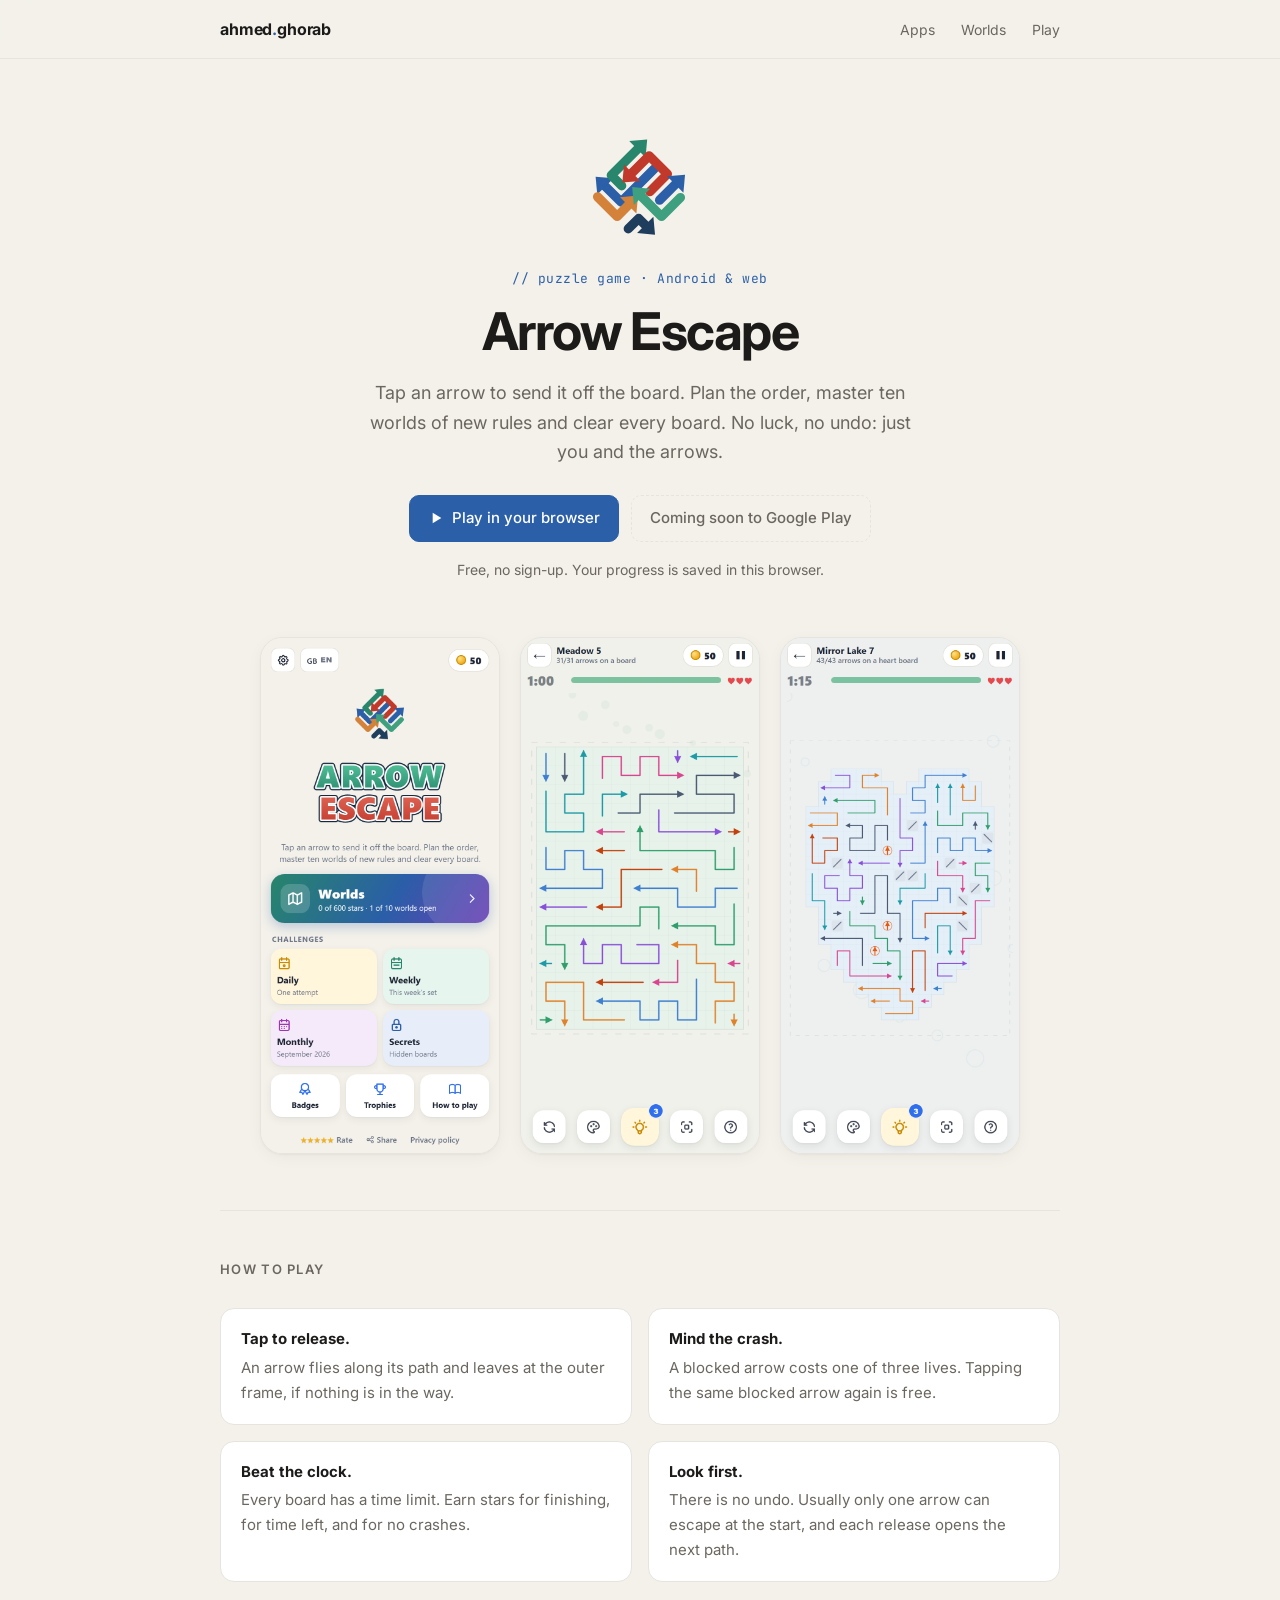
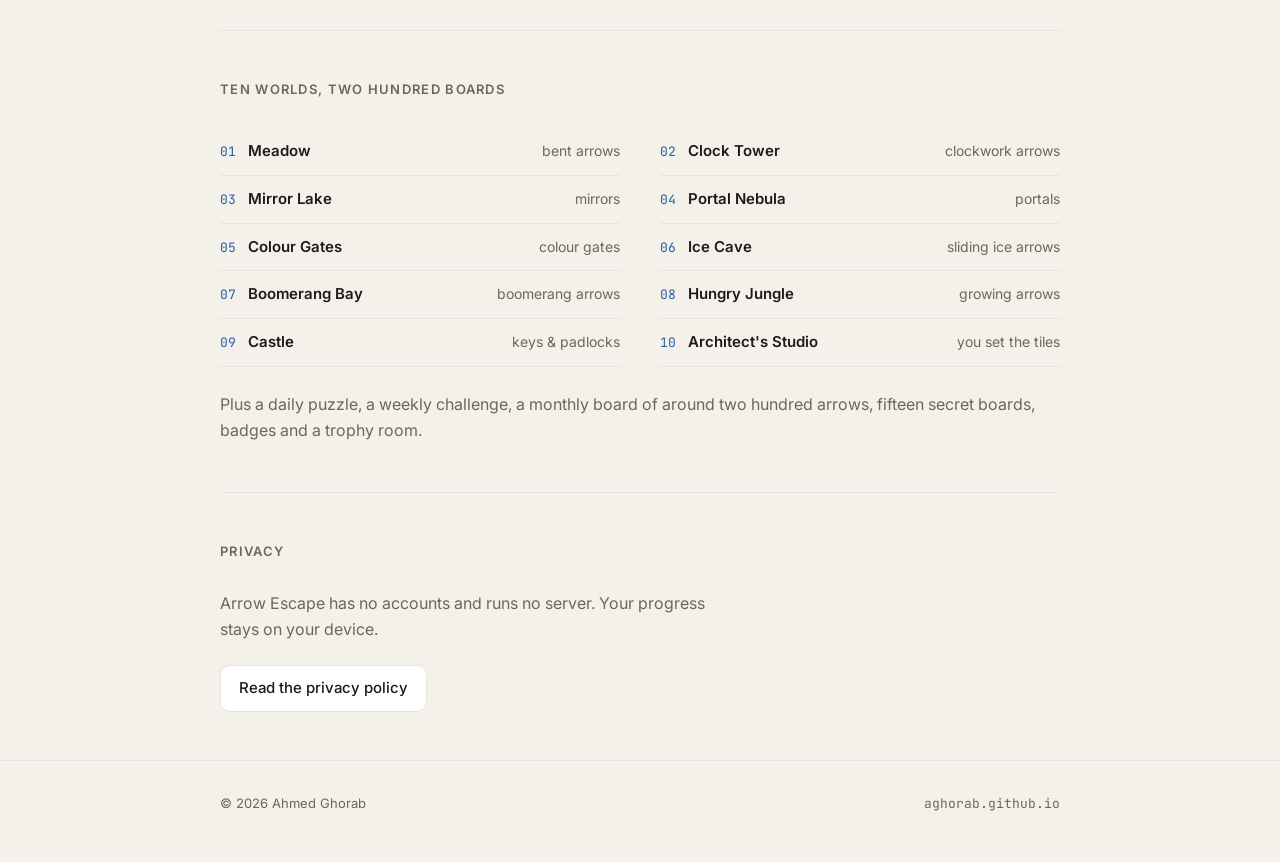
==== arrowescape/index.html @ aaaec625 "Add Arrow Escape page with playable web version Landing page at /arrowescape/, the game itself at /a" ====
<!DOCTYPE html>
<html lang="en">
<head>
  <meta charset="utf-8">
  <meta name="viewport" content="width=device-width, initial-scale=1">
  <title>Arrow Escape · Ahmed Ghorab</title>
  <meta name="description" content="Arrow Escape: tap an arrow to send it off the board. Plan the order across ten worlds and two hundred boards. Play free in your browser.">
  <meta property="og:title" content="Arrow Escape">
  <meta property="og:description" content="Tap an arrow to send it off the board. Ten worlds, two hundred boards. Play free in your browser.">
  <meta property="og:url" content="https://aghorab.github.io/arrowescape/">
  <meta property="og:image" content="https://aghorab.github.io/assets/img/arrowescape-board2.png">
  <link rel="icon" type="image/svg+xml" href="../assets/img/favicon.svg">
  <link rel="preconnect" href="https://fonts.googleapis.com">
  <link rel="preconnect" href="https://fonts.gstatic.com" crossorigin>
  <link href="https://fonts.googleapis.com/css2?family=Inter:wght@400;500;600;700&family=JetBrains+Mono:wght@400;500&display=swap" rel="stylesheet">
  <link rel="stylesheet" href="../assets/css/style.css">
  <link rel="stylesheet" href="../assets/css/arrowescape.css">
</head>
<body class="ae">
  <header class="nav">
    <div class="wrap">
      <a class="logo" href="../">ahmed<span>.</span>ghorab</a>
      <nav>
        <a href="../#apps">Apps</a>
        <a href="#worlds">Worlds</a>
        <a href="play/">Play</a>
      </nav>
    </div>
  </header>

  <main class="wrap">
    <div class="ae-hero">
      <svg class="ae-mark" viewBox="-15 -15 130 130" aria-hidden="true"><g transform="rotate(315 50 50)"><path d="M78 44 L27 44 L27 20" fill="none" stroke="#2b5fa8" stroke-width="10" stroke-linecap="round" stroke-linejoin="round"/><path d="M27 5 L39.5 20 L14.5 20 z" fill="#2b5fa8"/><path d="M40 32 L40 16 L80 16" fill="none" stroke="#27866b" stroke-width="10" stroke-linecap="round" stroke-linejoin="round"/><path d="M95 16 L80 28.5 L80 3.5 z" fill="#27866b"/><path d="M57 58 L84 58 L84 30 L58 30" fill="none" stroke="#c0392b" stroke-width="10" stroke-linecap="round" stroke-linejoin="round"/><path d="M43 30 L58 17.5 L58 42.5 z" fill="#c0392b"/><path d="M13 22 L13 52 L30 52" fill="none" stroke="#d4813a" stroke-width="10" stroke-linecap="round" stroke-linejoin="round"/><path d="M45 52 L30 64.5 L30 39.5 z" fill="#d4813a"/><path d="M12 70 L28 70 L28 80" fill="none" stroke="#1f3d5c" stroke-width="10" stroke-linecap="round" stroke-linejoin="round"/><path d="M28 95 L15.5 80 L40.5 80 z" fill="#1f3d5c"/><path d="M76 86 L47 86 L47 56" fill="none" stroke="#3fa07f" stroke-width="10" stroke-linecap="round" stroke-linejoin="round"/><path d="M47 41 L59.5 56 L34.5 56 z" fill="#3fa07f"/><path d="M58 72 L82 72" fill="none" stroke="#2b5fa8" stroke-width="10" stroke-linecap="round" stroke-linejoin="round"/><path d="M97 72 L82 84.5 L82 59.5 z" fill="#2b5fa8"/></g></svg>
      <p class="eyebrow mono">// puzzle game · Android &amp; web</p>
      <h1>Arrow Escape</h1>
      <p class="lede">
        Tap an arrow to send it off the board. Plan the order, master ten worlds of new rules
        and clear every board. No luck, no undo: just you and the arrows.
      </p>
      <div class="cta">
        <a class="btn primary" href="play/">
          <svg viewBox="0 0 24 24" aria-hidden="true"><path fill="currentColor" d="M7 4v16l13-8z"/></svg>
          Play in your browser
        </a>
        <span class="btn soon">Coming soon to Google Play</span>
      </div>
      <p class="ae-note">Free, no sign-up. Your progress is saved in this browser.</p>
    </div>

    <div class="ae-shots">
      <figure><img src="../assets/img/arrowescape-home.png" alt="Arrow Escape home screen" width="390" height="844" loading="lazy"></figure>
      <figure><img src="../assets/img/arrowescape-board1.png" alt="A Meadow board full of arrows" width="390" height="844" loading="lazy"></figure>
      <figure><img src="../assets/img/arrowescape-board2.png" alt="A heart-shaped Mirror Lake board with mirrors" width="390" height="844" loading="lazy"></figure>
    </div>

    <section id="how">
      <h2>How to play</h2>
      <div class="ae-rules">
        <div><b>Tap to release.</b> An arrow flies along its path and leaves at the outer frame, if nothing is in the way.</div>
        <div><b>Mind the crash.</b> A blocked arrow costs one of three lives. Tapping the same blocked arrow again is free.</div>
        <div><b>Beat the clock.</b> Every board has a time limit. Earn stars for finishing, for time left, and for no crashes.</div>
        <div><b>Look first.</b> There is no undo. Usually only one arrow can escape at the start, and each release opens the next path.</div>
      </div>
    </section>

    <section id="worlds">
      <h2>Ten worlds, two hundred boards</h2>
      <ol class="ae-worlds">
        <li><span>Meadow</span>bent arrows</li>
        <li><span>Clock Tower</span>clockwork arrows</li>
        <li><span>Mirror Lake</span>mirrors</li>
        <li><span>Portal Nebula</span>portals</li>
        <li><span>Colour Gates</span>colour gates</li>
        <li><span>Ice Cave</span>sliding ice arrows</li>
        <li><span>Boomerang Bay</span>boomerang arrows</li>
        <li><span>Hungry Jungle</span>growing arrows</li>
        <li><span>Castle</span>keys &amp; padlocks</li>
        <li><span>Architect's Studio</span>you set the tiles</li>
      </ol>
      <p class="ae-more">Plus a daily puzzle, a weekly challenge, a monthly board of around two hundred arrows, fifteen secret boards, badges and a trophy room.</p>
    </section>

    <section class="contact">
      <h2>Privacy</h2>
      <p>Arrow Escape has no accounts and runs no server. Your progress stays on your device.</p>
      <div class="cta">
        <a class="btn" href="privacy-policy.html">Read the privacy policy</a>
      </div>
    </section>
  </main>

  <footer>
    <div class="wrap">
      <span>© <span id="y">2026</span> Ahmed Ghorab</span>
      <a class="mono" href="../">aghorab.github.io</a>
    </div>
  </footer>
  <script>document.getElementById('y').textContent = new Date().getFullYear();</script>
</body>
</html>
---- assets/css/style.css ----
:root {
  --bg: #fbfaf8;
  --surface: #ffffff;
  --text: #1c1b1a;
  --muted: #6b6760;
  --line: #e7e4df;
  --accent: #e8590c;
  --accent-soft: #fff1e8;
  --shadow: 0 1px 2px rgba(0,0,0,.04), 0 4px 16px rgba(0,0,0,.04);
}
@media (prefers-color-scheme: dark) {
  :root {
    --bg: #121110;
    --surface: #1b1a18;
    --text: #eceae6;
    --muted: #9a958d;
    --line: #2c2a27;
    --accent: #ff8a4c;
    --accent-soft: #2a1d15;
    --shadow: none;
  }
}
* { box-sizing: border-box; }
html { scroll-behavior: smooth; }
body {
  margin: 0;
  background: var(--bg);
  color: var(--text);
  font: 16px/1.65 Inter, system-ui, -apple-system, "Segoe UI", Roboto, sans-serif;
  -webkit-font-smoothing: antialiased;
}
a { color: inherit; }
.wrap { max-width: 880px; margin: 0 auto; padding: 0 20px; }
.mono { font-family: "JetBrains Mono", ui-monospace, monospace; }

header.nav {
  position: sticky; top: 0; z-index: 10;
  background: color-mix(in srgb, var(--bg) 85%, transparent);
  backdrop-filter: blur(10px);
  border-bottom: 1px solid var(--line);
}
header.nav .wrap { display: flex; align-items: center; justify-content: space-between; height: 58px; }
.logo { font-weight: 700; text-decoration: none; letter-spacing: -.01em; }
.logo span { color: var(--accent); }
nav a { text-decoration: none; color: var(--muted); font-size: 14px; margin-left: 22px; }
nav a:hover { color: var(--text); }

.hero { padding: 88px 0 64px; display: grid; grid-template-columns: 1fr auto; gap: 40px; align-items: center; }
.eyebrow { color: var(--accent); font-size: 13px; letter-spacing: .04em; margin: 0 0 14px; }
h1 { font-size: clamp(34px, 6vw, 52px); line-height: 1.08; letter-spacing: -.03em; margin: 0 0 18px; }
.lede { font-size: 18px; color: var(--muted); max-width: 560px; margin: 0 0 28px; }
.avatar { width: 150px; height: 150px; border-radius: 28px; border: 1px solid var(--line); box-shadow: var(--shadow); object-fit: cover; }
.cta { display: flex; flex-wrap: wrap; gap: 12px; }
.btn {
  display: inline-flex; align-items: center; gap: 8px;
  padding: 10px 18px; border-radius: 10px; font-weight: 500; font-size: 15px;
  text-decoration: none; border: 1px solid var(--line); background: var(--surface);
  transition: transform .15s, border-color .15s;
}
.btn:hover { transform: translateY(-1px); border-color: var(--muted); }
.btn.primary { background: var(--accent); border-color: var(--accent); color: #fff; }
.btn svg { width: 17px; height: 17px; }

section { padding: 48px 0; border-top: 1px solid var(--line); }
h2 { font-size: 13px; text-transform: uppercase; letter-spacing: .1em; color: var(--muted); font-weight: 600; margin: 0 0 28px; }

.apps { display: grid; grid-template-columns: repeat(auto-fit, minmax(260px, 1fr)); gap: 18px; }
.app {
  background: var(--surface); border: 1px solid var(--line); border-radius: 16px;
  padding: 24px; box-shadow: var(--shadow);
}
.app-icon {
  width: 52px; height: 52px; border-radius: 13px; margin-bottom: 16px;
  display: grid; place-items: center; color: #fff; font-size: 24px; font-weight: 700;
}
.app h3 { margin: 0 0 6px; font-size: 19px; letter-spacing: -.01em; }
.app p { margin: 0 0 16px; color: var(--muted); font-size: 15px; }
.app .links { display: flex; flex-wrap: wrap; align-items: center; gap: 12px 16px; font-size: 14px; }
.app .links a.store, .app .links .store {
  display: inline-flex; align-items: center; gap: 7px;
  padding: 7px 13px; border-radius: 9px;
  background: var(--text); color: var(--bg); text-decoration: none;
}
.app .links a.store:hover { text-decoration: none; opacity: .88; }
.app .links .store svg { width: 15px; height: 15px; }
.app .links .store.soon { background: transparent; color: var(--muted); border: 1px dashed var(--line); }
.app .links a { color: var(--accent); text-decoration: none; font-weight: 500; }
.app .links a:hover { text-decoration: underline; }

.projects { display: grid; gap: 0; }
.project {
  display: grid; grid-template-columns: 1fr auto; gap: 4px 20px;
  padding: 18px 0; border-bottom: 1px solid var(--line); text-decoration: none;
}
.project:last-child { border-bottom: 0; }
.project:hover .p-name { color: var(--accent); }
.p-name { font-weight: 600; transition: color .15s; }
.p-desc { grid-column: 1; color: var(--muted); font-size: 15px; }
.p-meta { grid-row: 1 / span 2; grid-column: 2; align-self: center; font-size: 12px; color: var(--muted); white-space: nowrap; }
.tag { display: inline-block; padding: 2px 8px; border-radius: 6px; background: var(--accent-soft); color: var(--accent); }

.skills { display: flex; flex-wrap: wrap; gap: 10px; }
.skills span {
  padding: 7px 14px; border: 1px solid var(--line); border-radius: 999px;
  font-size: 14px; background: var(--surface);
}

.contact p { color: var(--muted); max-width: 520px; margin: 0 0 22px; }

footer { padding: 32px 0 48px; border-top: 1px solid var(--line); color: var(--muted); font-size: 13px; }
footer .wrap { display: flex; justify-content: space-between; flex-wrap: wrap; gap: 8px; }

@media (max-width: 640px) {
  .hero { grid-template-columns: 1fr; padding: 56px 0 44px; gap: 28px; }
  .avatar { width: 96px; height: 96px; border-radius: 22px; order: -1; }
  nav a { margin-left: 14px; }
  .project { grid-template-columns: 1fr; }
  .p-meta { grid-row: auto; grid-column: 1; }
}
---- assets/css/arrowescape.css ----
/* Arrow Escape landing page. Builds on style.css, with the game's own colours. */
body.ae {
  --bg: #f3f1ea;
  --accent: #2b5fa8;
  --accent-soft: #e6eef9;
}
@media (prefers-color-scheme: dark) {
  body.ae {
    --bg: #121110;
    --accent: #6b9ce0;
    --accent-soft: #1a2433;
  }
}
.ae footer a { text-decoration: none; }

.ae-hero { padding: 72px 0 40px; text-align: center; }
.ae-mark { width: 120px; height: 120px; margin-bottom: 10px; }
.ae-hero .lede { margin-left: auto; margin-right: auto; }
.ae-hero .cta { justify-content: center; }
.btn svg { width: 16px; height: 16px; }
.btn.soon { color: var(--muted); border-style: dashed; background: transparent; cursor: default; }
.btn.soon:hover { transform: none; border-color: var(--line); }
.ae-note { color: var(--muted); font-size: 14px; margin: 16px 0 0; }

.ae-shots {
  display: grid; grid-template-columns: repeat(3, 1fr); gap: 20px;
  padding: 16px 0 56px; max-width: 760px; margin: 0 auto;
}
.ae-shots figure { margin: 0; }
.ae-shots img {
  display: block; width: 100%; height: auto;
  border-radius: 22px; border: 1px solid var(--line); box-shadow: var(--shadow);
}

.ae-rules { display: grid; grid-template-columns: repeat(2, 1fr); gap: 16px; }
.ae-rules div {
  background: var(--surface); border: 1px solid var(--line); border-radius: 14px;
  padding: 18px 20px; color: var(--muted); font-size: 15px;
}
.ae-rules b { display: block; color: var(--text); margin-bottom: 4px; }

.ae-worlds {
  list-style: none; counter-reset: w; padding: 0; margin: 0;
  display: grid; grid-template-columns: repeat(2, 1fr); gap: 0 40px;
}
.ae-worlds li {
  counter-increment: w; display: flex; align-items: baseline; gap: 12px;
  padding: 11px 0; border-bottom: 1px solid var(--line); color: var(--muted); font-size: 14px;
}
.ae-worlds li::before {
  content: counter(w, decimal-leading-zero);
  font-family: "JetBrains Mono", ui-monospace, monospace; color: var(--accent); font-size: 13px;
}
.ae-worlds li span { color: var(--text); font-weight: 600; font-size: 15px; margin-right: auto; }
.ae-more { color: var(--muted); margin: 24px 0 0; }

@media (max-width: 640px) {
  .ae-hero { padding: 48px 0 28px; }
  .ae-rules, .ae-worlds { grid-template-columns: 1fr; }
  .ae-shots {
    grid-template-columns: repeat(3, 72%); overflow-x: auto; scroll-snap-type: x mandatory;
    margin: 0 -20px; padding: 8px 20px 40px;
  }
  .ae-shots figure { scroll-snap-align: center; }
}
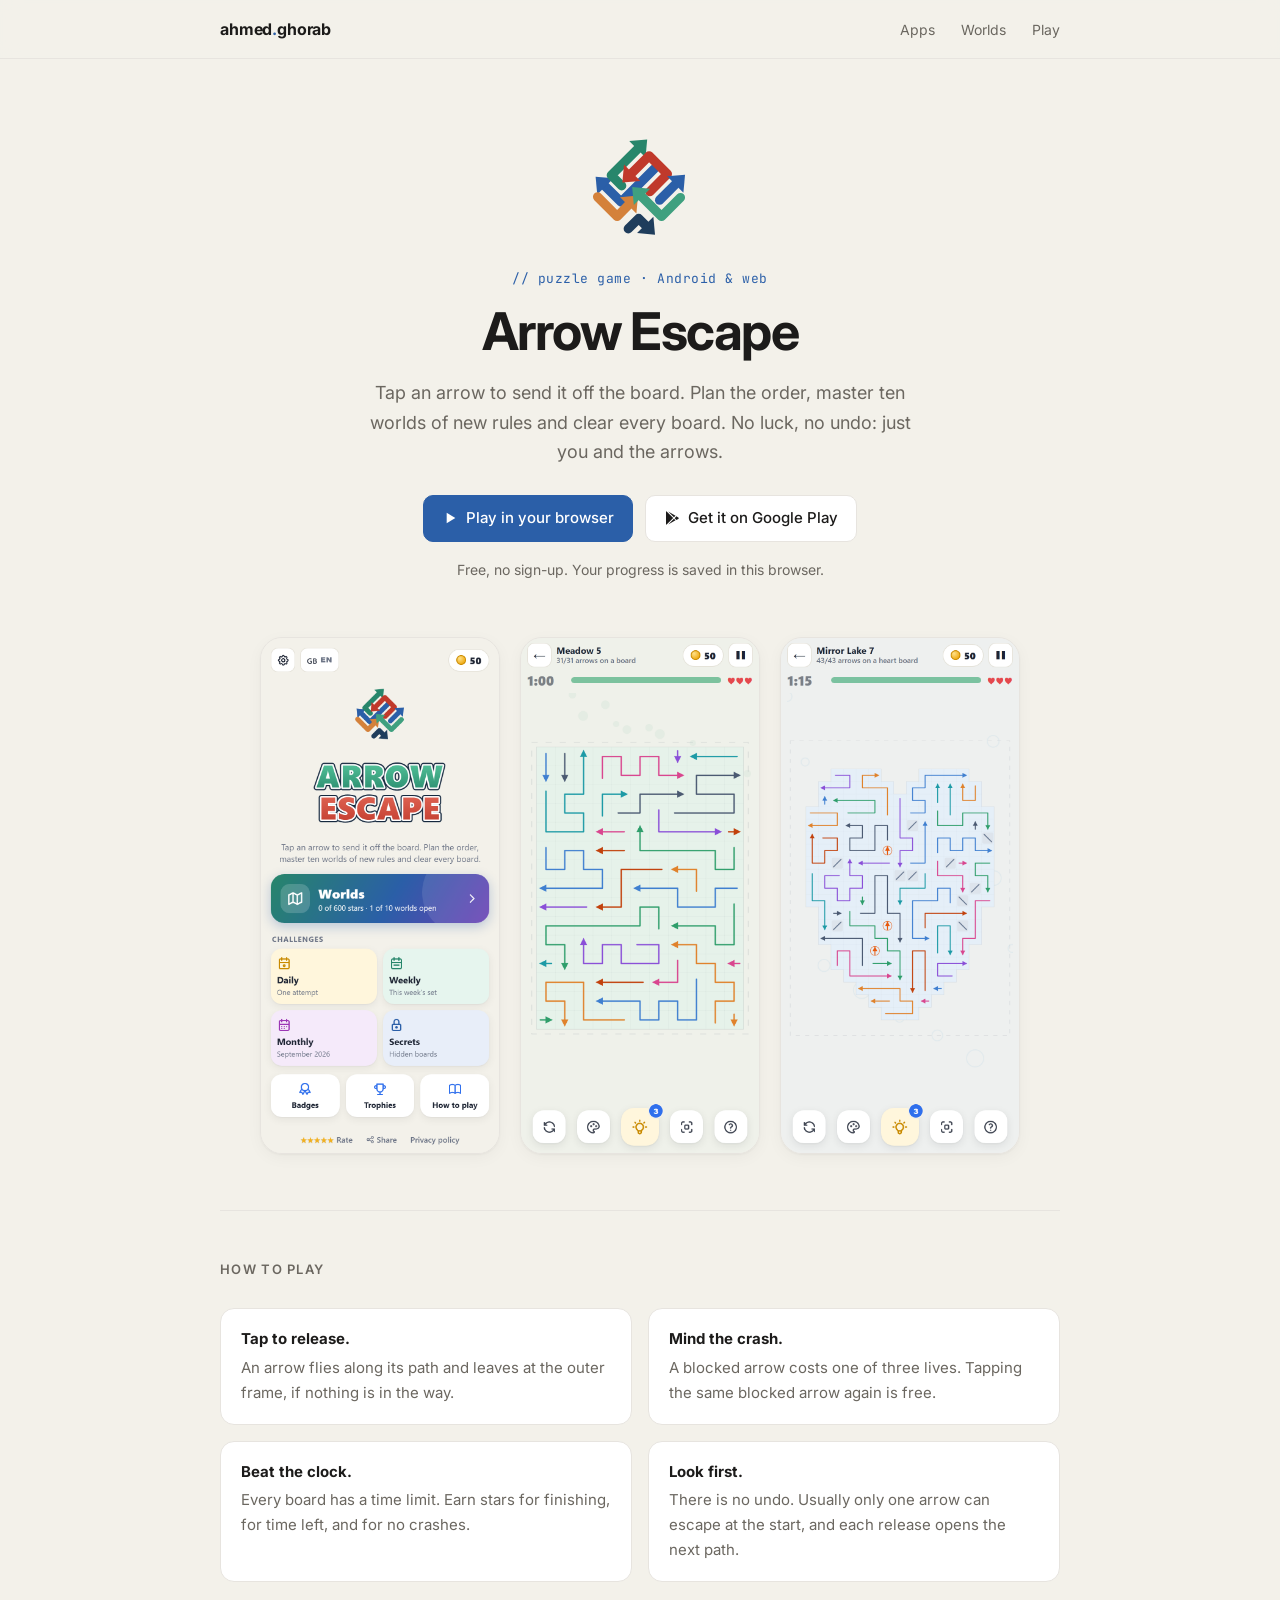
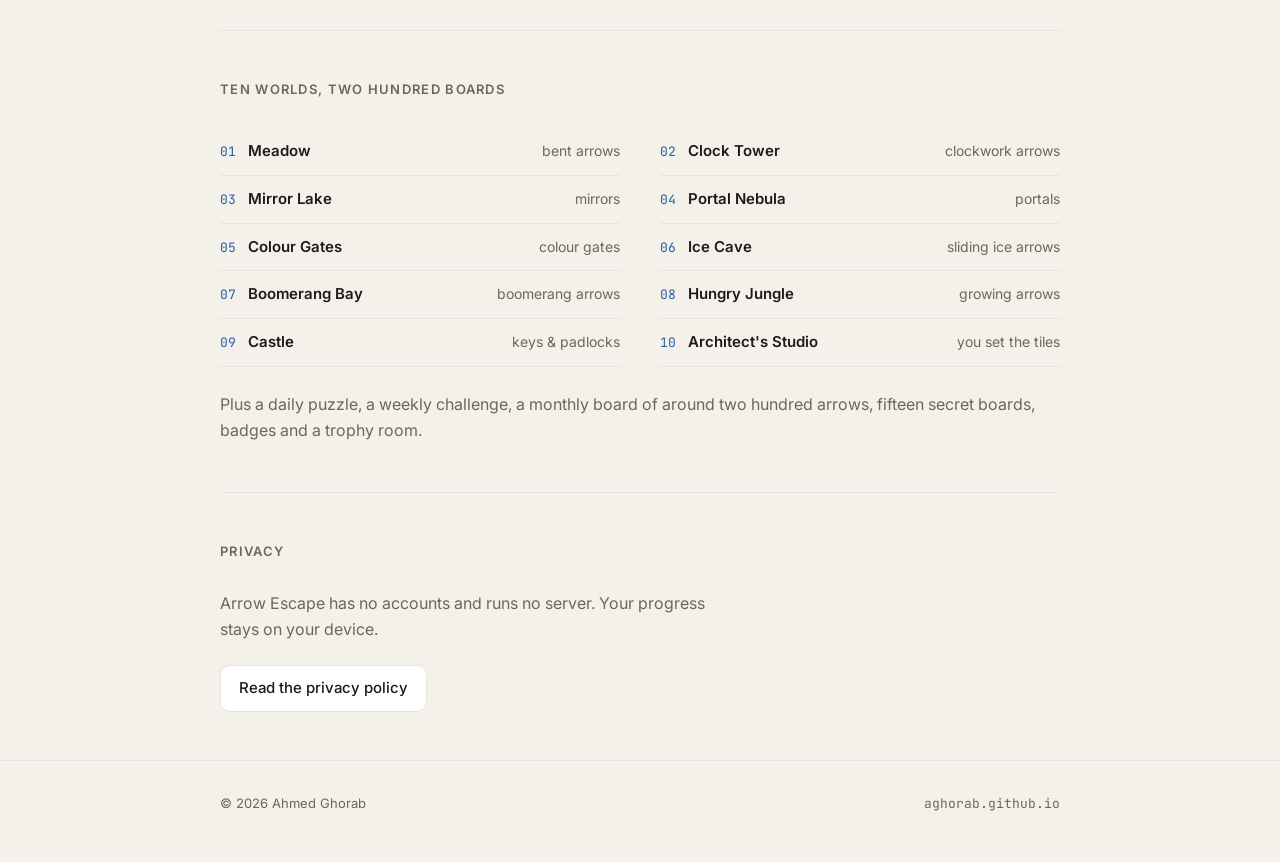
==== commit ff84332d: "Add Wool & Wolves page and the Become a tester form - woolandwolves/: trailer, six screenshots, how " ====
--- a/arrowescape/index.html
+++ b/arrowescape/index.html
@@ -42,7 +42,10 @@
           <svg viewBox="0 0 24 24" aria-hidden="true"><path fill="currentColor" d="M7 4v16l13-8z"/></svg>
           Play in your browser
         </a>
-        <span class="btn soon">Coming soon to Google Play</span>
+        <a class="btn" href="https://play.google.com/store/apps/details?id=eu.fablestudio.arrowescape">
+          <svg viewBox="0 0 24 24" aria-hidden="true"><path fill="currentColor" d="M3.6 1.8 13.8 12 3.6 22.2a1.5 1.5 0 0 1-.6-1.2V3c0-.5.2-.9.6-1.2Zm11.3 11.3 2.4 2.4-11 6.3 8.6-8.7Zm3.7-3.6 2.8 1.6c.9.5.9 1.8 0 2.3l-2.8 1.6-2.6-2.7 2.6-2.8ZM6.3 2.2l11 6.3-2.4 2.4-8.6-8.7Z"/></svg>
+          Get it on Google Play
+        </a>
       </div>
       <p class="ae-note">Free, no sign-up. Your progress is saved in this browser.</p>
     </div>
--- a/assets/css/style.css
+++ b/assets/css/style.css
@@ -117,3 +117,55 @@
   .project { grid-template-columns: 1fr; }
   .p-meta { grid-row: auto; grid-column: 1; }
 }
+
+/* App icons that are images rather than a glyph on a gradient */
+img.app-icon { display: block; object-fit: cover; }
+.new {
+  font-size: 11px; font-weight: 600; letter-spacing: .04em; text-transform: uppercase; vertical-align: 3px;
+  padding: 2px 7px; border-radius: 6px; background: var(--accent-soft); color: var(--accent);
+}
+
+/* Become a tester */
+.testers { display: grid; grid-template-columns: 1fr 1.25fr; gap: 40px; align-items: start; }
+.testers-intro h3 { font-size: 24px; line-height: 1.25; letter-spacing: -.02em; margin: 0 0 12px; }
+.testers-intro p { color: var(--muted); margin: 0 0 16px; }
+.testers-intro ul { margin: 0; padding-left: 18px; color: var(--muted); font-size: 15px; }
+.testers-intro li { margin-bottom: 6px; }
+
+.tform {
+  background: var(--surface); border: 1px solid var(--line); border-radius: 16px;
+  padding: 24px; box-shadow: var(--shadow); display: grid; gap: 16px;
+}
+.tform .row2 { display: grid; grid-template-columns: 1fr 1fr; gap: 16px; }
+.tform label { display: grid; gap: 6px; font-size: 14px; font-weight: 500; }
+.tform input:not([type=checkbox]):not([type=radio]), .tform select, .tform textarea {
+  font: inherit; font-weight: 400; font-size: 15px; color: var(--text); background: var(--bg);
+  border: 1px solid var(--line); border-radius: 9px; padding: 10px 12px; width: 100%;
+}
+.tform textarea { resize: vertical; }
+.tform input:focus, .tform select:focus, .tform textarea:focus { outline: 2px solid var(--accent); outline-offset: 1px; border-color: transparent; }
+.tform small, .tform .opt { color: var(--muted); font-weight: 400; font-size: 13px; }
+.tform fieldset { border: 0; padding: 0; margin: 0; display: flex; flex-wrap: wrap; gap: 8px 18px; }
+.tform legend { font-size: 14px; font-weight: 500; margin-bottom: 8px; padding: 0; width: 100%; }
+.tform label.check { display: flex; gap: 8px; align-items: flex-start; font-weight: 400; font-size: 15px; cursor: pointer; }
+.tform label.check input { margin-top: 4px; accent-color: var(--accent); }
+.tform .consent { font-size: 13px; color: var(--muted); }
+.tform .consent a { color: var(--accent); }
+.tform .bad input, .tform .bad select, .tform input.bad { border-color: #d6336c; }
+.tform fieldset.bad legend, .tform label.bad { color: #d6336c; }
+.tform .hp { position: absolute; left: -9999px; width: 1px; height: 1px; overflow: hidden; }
+.tform .ts:empty { display: none; }
+.tform button { justify-self: start; border: 0; cursor: pointer; font: inherit; font-weight: 500; }
+.tform button:disabled { opacity: .5; cursor: default; transform: none; }
+.tform-msg { margin: 0; font-size: 14px; color: var(--muted); }
+.tform-msg:empty { display: none; }
+.tform-msg.error { color: #d6336c; }
+.tform-msg.info { padding: 10px 12px; border-radius: 9px; background: var(--accent-soft); color: var(--text); }
+.tform-done h3 { margin: 0 0 6px; font-size: 22px; }
+.tform-done p { margin: 0; color: var(--muted); }
+
+@media (max-width: 760px) {
+  .testers { grid-template-columns: 1fr; gap: 24px; }
+  .tform { padding: 18px; }
+  .tform .row2 { grid-template-columns: 1fr; }
+}
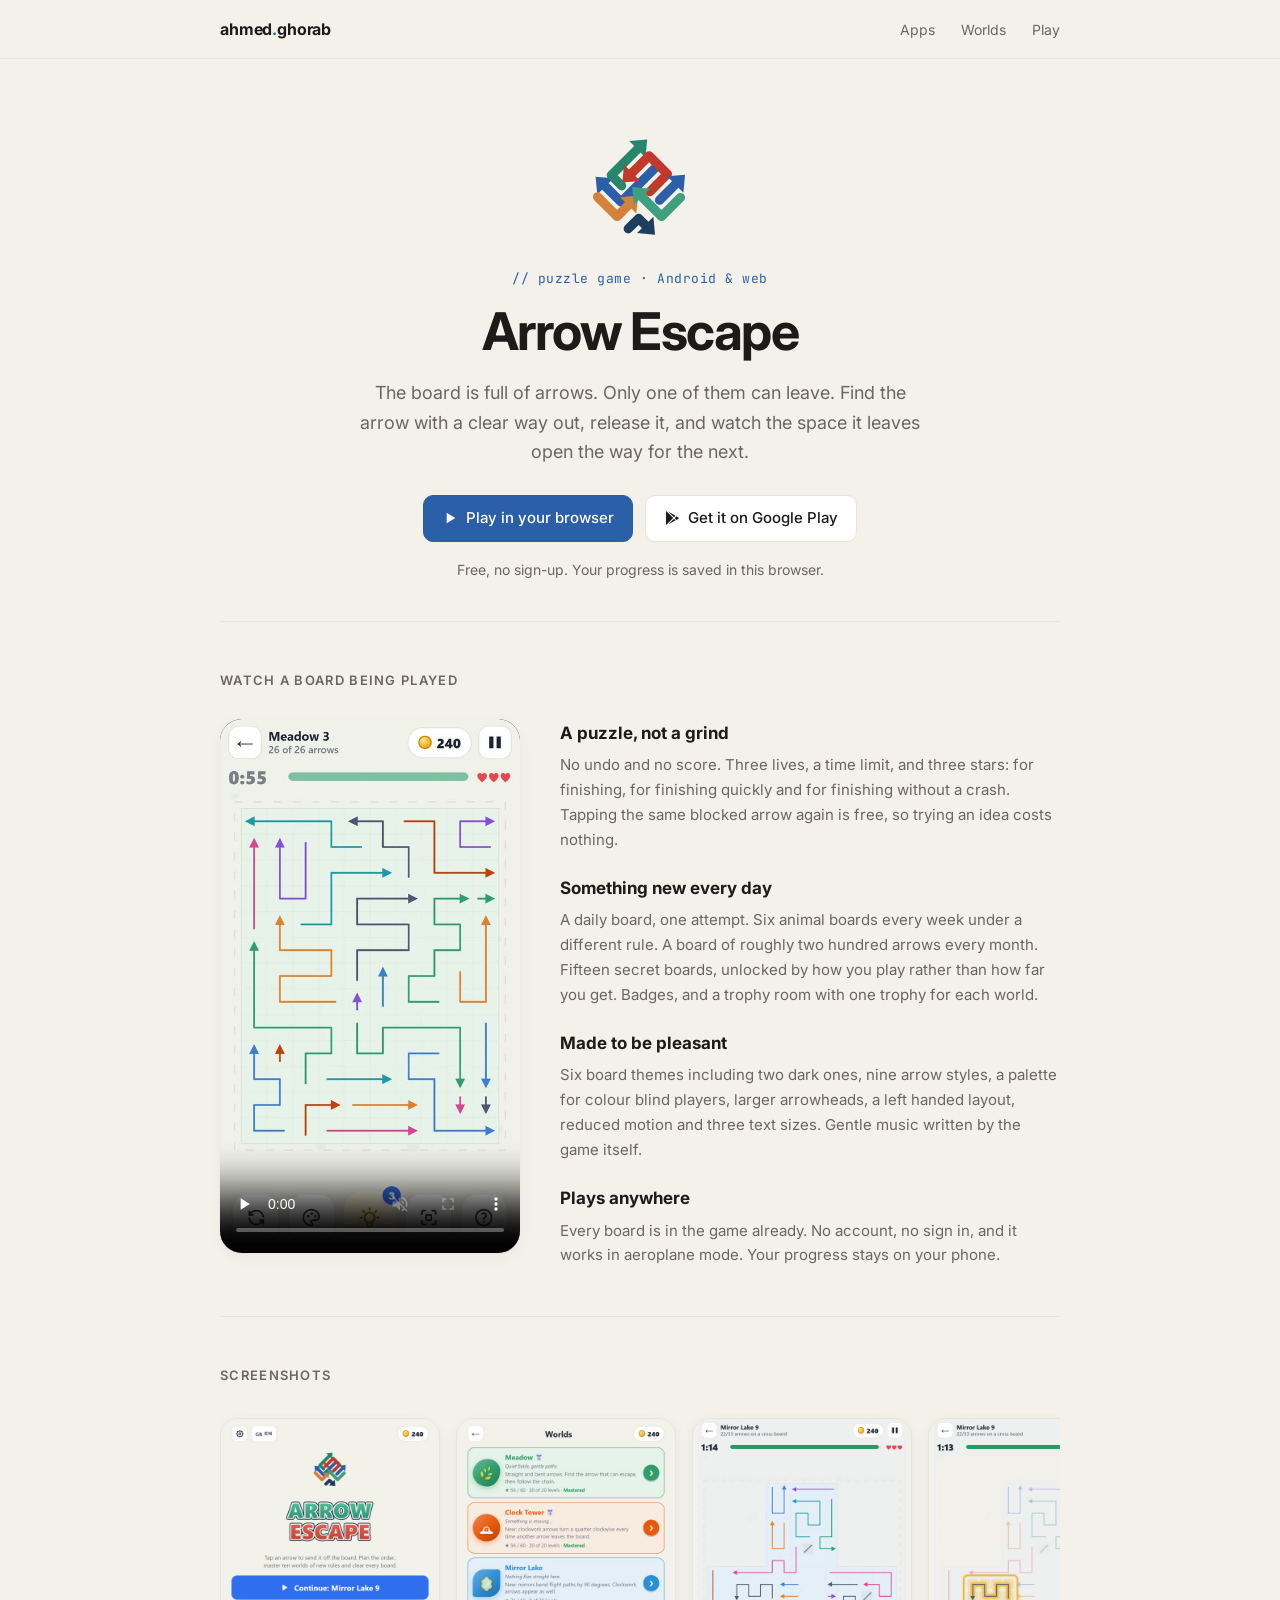
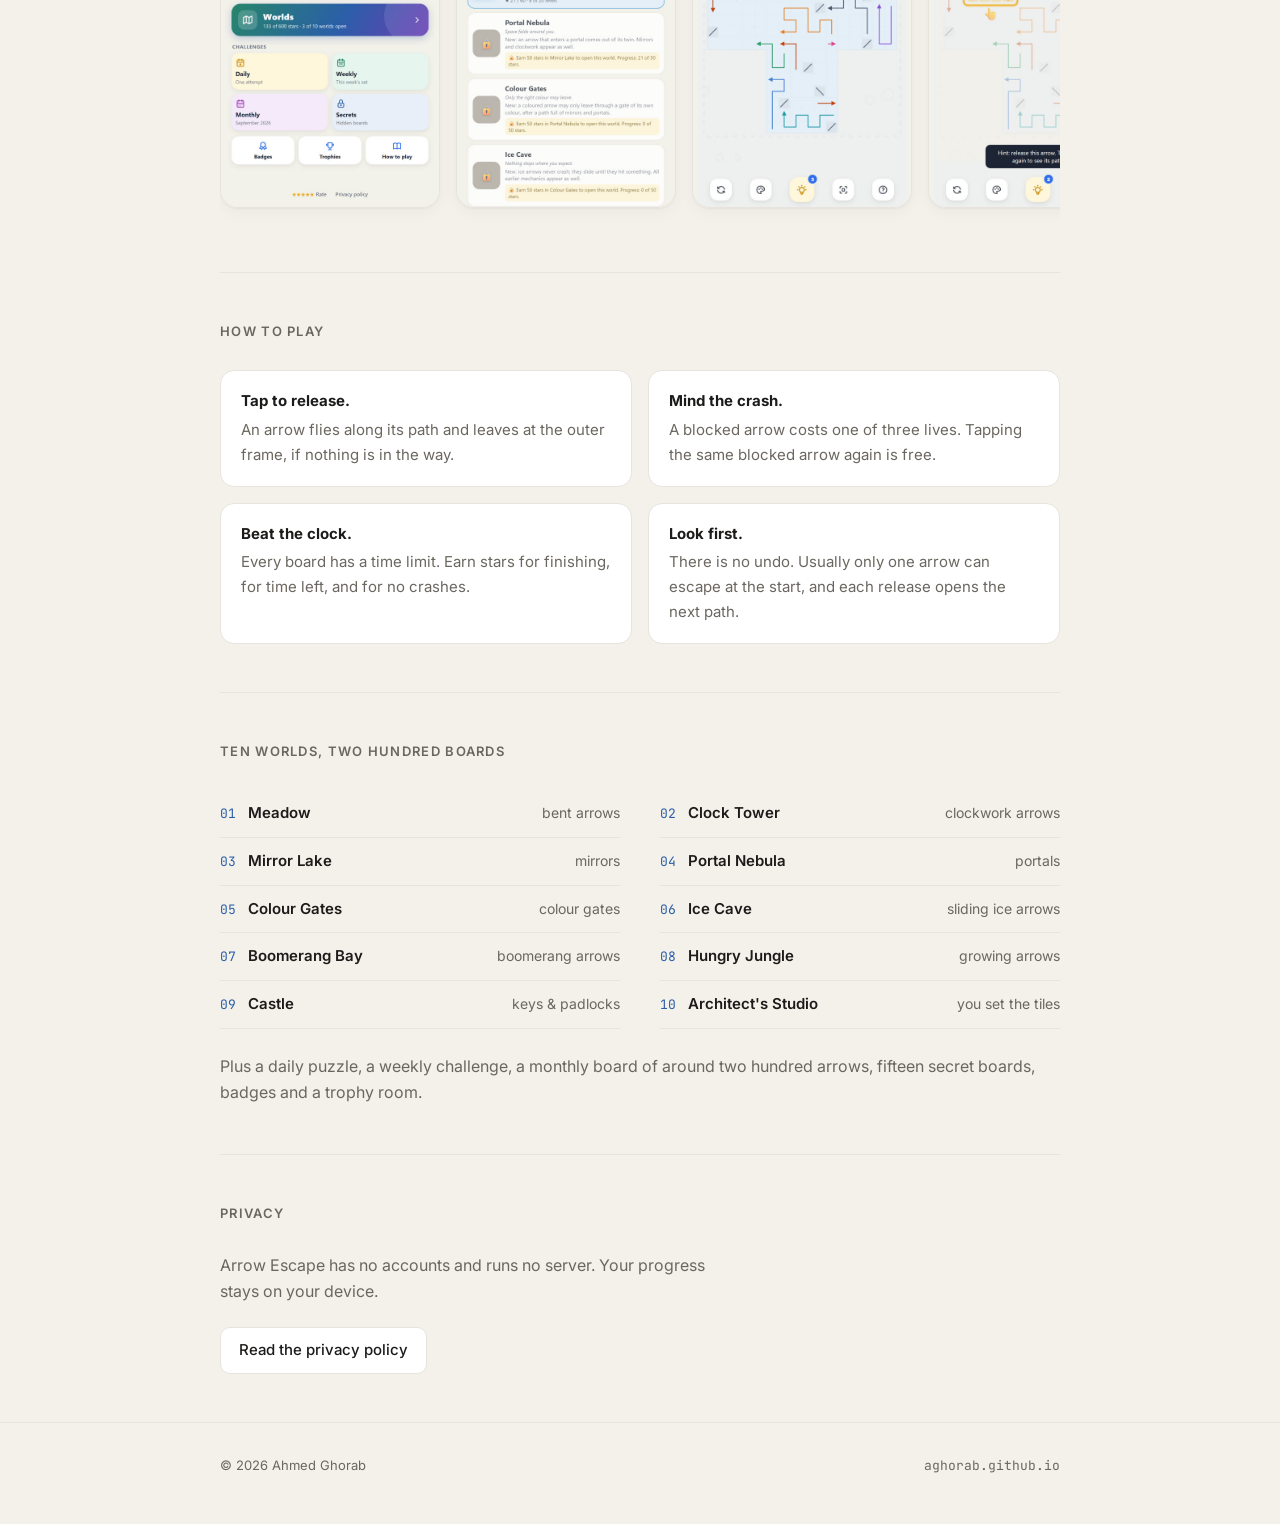
==== commit 993e6703: "Update the three games from their store listings - Rectango: new page with trailer, screenshots and " ====
--- a/arrowescape/index.html
+++ b/arrowescape/index.html
@@ -8,7 +8,7 @@
   <meta property="og:title" content="Arrow Escape">
   <meta property="og:description" content="Tap an arrow to send it off the board. Ten worlds, two hundred boards. Play free in your browser.">
   <meta property="og:url" content="https://aghorab.github.io/arrowescape/">
-  <meta property="og:image" content="https://aghorab.github.io/assets/img/arrowescape-board2.png">
+  <meta property="og:image" content="https://aghorab.github.io/assets/img/arrowescape-3-play.jpg">
   <link rel="icon" type="image/svg+xml" href="../assets/img/favicon.svg">
   <link rel="preconnect" href="https://fonts.googleapis.com">
   <link rel="preconnect" href="https://fonts.gstatic.com" crossorigin>
@@ -34,8 +34,8 @@
       <p class="eyebrow mono">// puzzle game · Android &amp; web</p>
       <h1>Arrow Escape</h1>
       <p class="lede">
-        Tap an arrow to send it off the board. Plan the order, master ten worlds of new rules
-        and clear every board. No luck, no undo: just you and the arrows.
+        The board is full of arrows. Only one of them can leave. Find the arrow with a clear way
+        out, release it, and watch the space it leaves open the way for the next.
       </p>
       <div class="cta">
         <a class="btn primary" href="play/">
@@ -50,11 +50,38 @@
       <p class="ae-note">Free, no sign-up. Your progress is saved in this browser.</p>
     </div>
 
-    <div class="ae-shots">
-      <figure><img src="../assets/img/arrowescape-home.png" alt="Arrow Escape home screen" width="390" height="844" loading="lazy"></figure>
-      <figure><img src="../assets/img/arrowescape-board1.png" alt="A Meadow board full of arrows" width="390" height="844" loading="lazy"></figure>
-      <figure><img src="../assets/img/arrowescape-board2.png" alt="A heart-shaped Mirror Lake board with mirrors" width="390" height="844" loading="lazy"></figure>
-    </div>
+    <section id="video">
+      <h2>Watch a board being played</h2>
+      <div class="gm-about">
+        <video class="gm-video-v" controls playsinline muted preload="none" poster="../assets/img/arrowescape-gameplay-poster.jpg" width="540" height="960">
+          <source src="../assets/video/arrowescape-gameplay.mp4" type="video/mp4">
+        </video>
+        <div class="gm-text">
+          <h3>A puzzle, not a grind</h3>
+          <p>No undo and no score. Three lives, a time limit, and three stars: for finishing, for finishing quickly and for finishing without a crash. Tapping the same blocked arrow again is free, so trying an idea costs nothing.</p>
+          <h3>Something new every day</h3>
+          <p>A daily board, one attempt. Six animal boards every week under a different rule. A board of roughly two hundred arrows every month. Fifteen secret boards, unlocked by how you play rather than how far you get. Badges, and a trophy room with one trophy for each world.</p>
+          <h3>Made to be pleasant</h3>
+          <p>Six board themes including two dark ones, nine arrow styles, a palette for colour blind players, larger arrowheads, a left handed layout, reduced motion and three text sizes. Gentle music written by the game itself.</p>
+          <h3>Plays anywhere</h3>
+          <p>Every board is in the game already. No account, no sign in, and it works in aeroplane mode. Your progress stays on your phone.</p>
+        </div>
+      </div>
+    </section>
+
+    <section id="screens">
+      <h2>Screenshots</h2>
+      <div class="gm-shots">
+        <img src="../assets/img/arrowescape-1-home.jpg" alt="The home screen" width="540" height="960" loading="lazy">
+        <img src="../assets/img/arrowescape-2-worlds.jpg" alt="The ten worlds" width="540" height="960" loading="lazy">
+        <img src="../assets/img/arrowescape-3-play.jpg" alt="A board in play" width="540" height="960" loading="lazy">
+        <img src="../assets/img/arrowescape-4-hint.jpg" alt="A hint" width="540" height="960" loading="lazy">
+        <img src="../assets/img/arrowescape-5-win.jpg" alt="A cleared board" width="540" height="960" loading="lazy">
+        <img src="../assets/img/arrowescape-6-weekly.jpg" alt="The weekly animal boards" width="540" height="960" loading="lazy">
+        <img src="../assets/img/arrowescape-7-trophies.jpg" alt="The trophy room" width="540" height="960" loading="lazy">
+        <img src="../assets/img/arrowescape-8-night.jpg" alt="A board in the Night theme" width="540" height="960" loading="lazy">
+      </div>
+    </section>
 
     <section id="how">
       <h2>How to play</h2>
--- a/assets/css/style.css
+++ b/assets/css/style.css
@@ -169,3 +169,25 @@
   .tform { padding: 18px; }
   .tform .row2 { grid-template-columns: 1fr; }
 }
+
+/* Game pages: a store video beside the store text, and a swipeable strip of phone screenshots */
+.gm-about { display: grid; grid-template-columns: 300px 1fr; gap: 40px; align-items: start; }
+.gm-video-v { display: block; width: 100%; height: auto; aspect-ratio: 9 / 16; border-radius: 22px; background: #000; box-shadow: var(--shadow); }
+.gm-video { display: block; width: 100%; height: auto; aspect-ratio: 16 / 9; border-radius: 18px; background: #000; box-shadow: var(--shadow); }
+.gm-text h3 { font-size: 17px; margin: 0 0 6px; }
+.gm-text h3:not(:first-child) { margin-top: 22px; }
+.gm-text p, .gm-text li { color: var(--muted); font-size: 15px; margin: 0; }
+.gm-text ul { margin: 0; padding-left: 18px; display: grid; gap: 6px; }
+.gm-shots {
+  display: grid; grid-auto-flow: column; grid-auto-columns: 220px; gap: 16px;
+  overflow-x: auto; scroll-snap-type: x mandatory; padding: 4px 2px 16px;
+}
+.gm-shots img {
+  display: block; width: 100%; height: auto; scroll-snap-align: start;
+  border-radius: 18px; border: 1px solid var(--line); box-shadow: var(--shadow);
+}
+@media (max-width: 640px) {
+  .gm-about { grid-template-columns: 1fr; gap: 24px; }
+  .gm-video-v { max-width: 300px; margin: 0 auto; }
+  .gm-shots { grid-auto-columns: 62%; margin: 0 -20px; padding: 4px 20px 16px; scroll-padding: 0 20px; }
+}
--- a/assets/css/arrowescape.css
+++ b/assets/css/arrowescape.css
@@ -22,15 +22,6 @@
 .btn.soon:hover { transform: none; border-color: var(--line); }
 .ae-note { color: var(--muted); font-size: 14px; margin: 16px 0 0; }
 
-.ae-shots {
-  display: grid; grid-template-columns: repeat(3, 1fr); gap: 20px;
-  padding: 16px 0 56px; max-width: 760px; margin: 0 auto;
-}
-.ae-shots figure { margin: 0; }
-.ae-shots img {
-  display: block; width: 100%; height: auto;
-  border-radius: 22px; border: 1px solid var(--line); box-shadow: var(--shadow);
-}
 
 .ae-rules { display: grid; grid-template-columns: repeat(2, 1fr); gap: 16px; }
 .ae-rules div {
@@ -57,9 +48,4 @@
 @media (max-width: 640px) {
   .ae-hero { padding: 48px 0 28px; }
   .ae-rules, .ae-worlds { grid-template-columns: 1fr; }
-  .ae-shots {
-    grid-template-columns: repeat(3, 72%); overflow-x: auto; scroll-snap-type: x mandatory;
-    margin: 0 -20px; padding: 8px 20px 40px;
-  }
-  .ae-shots figure { scroll-snap-align: center; }
 }
